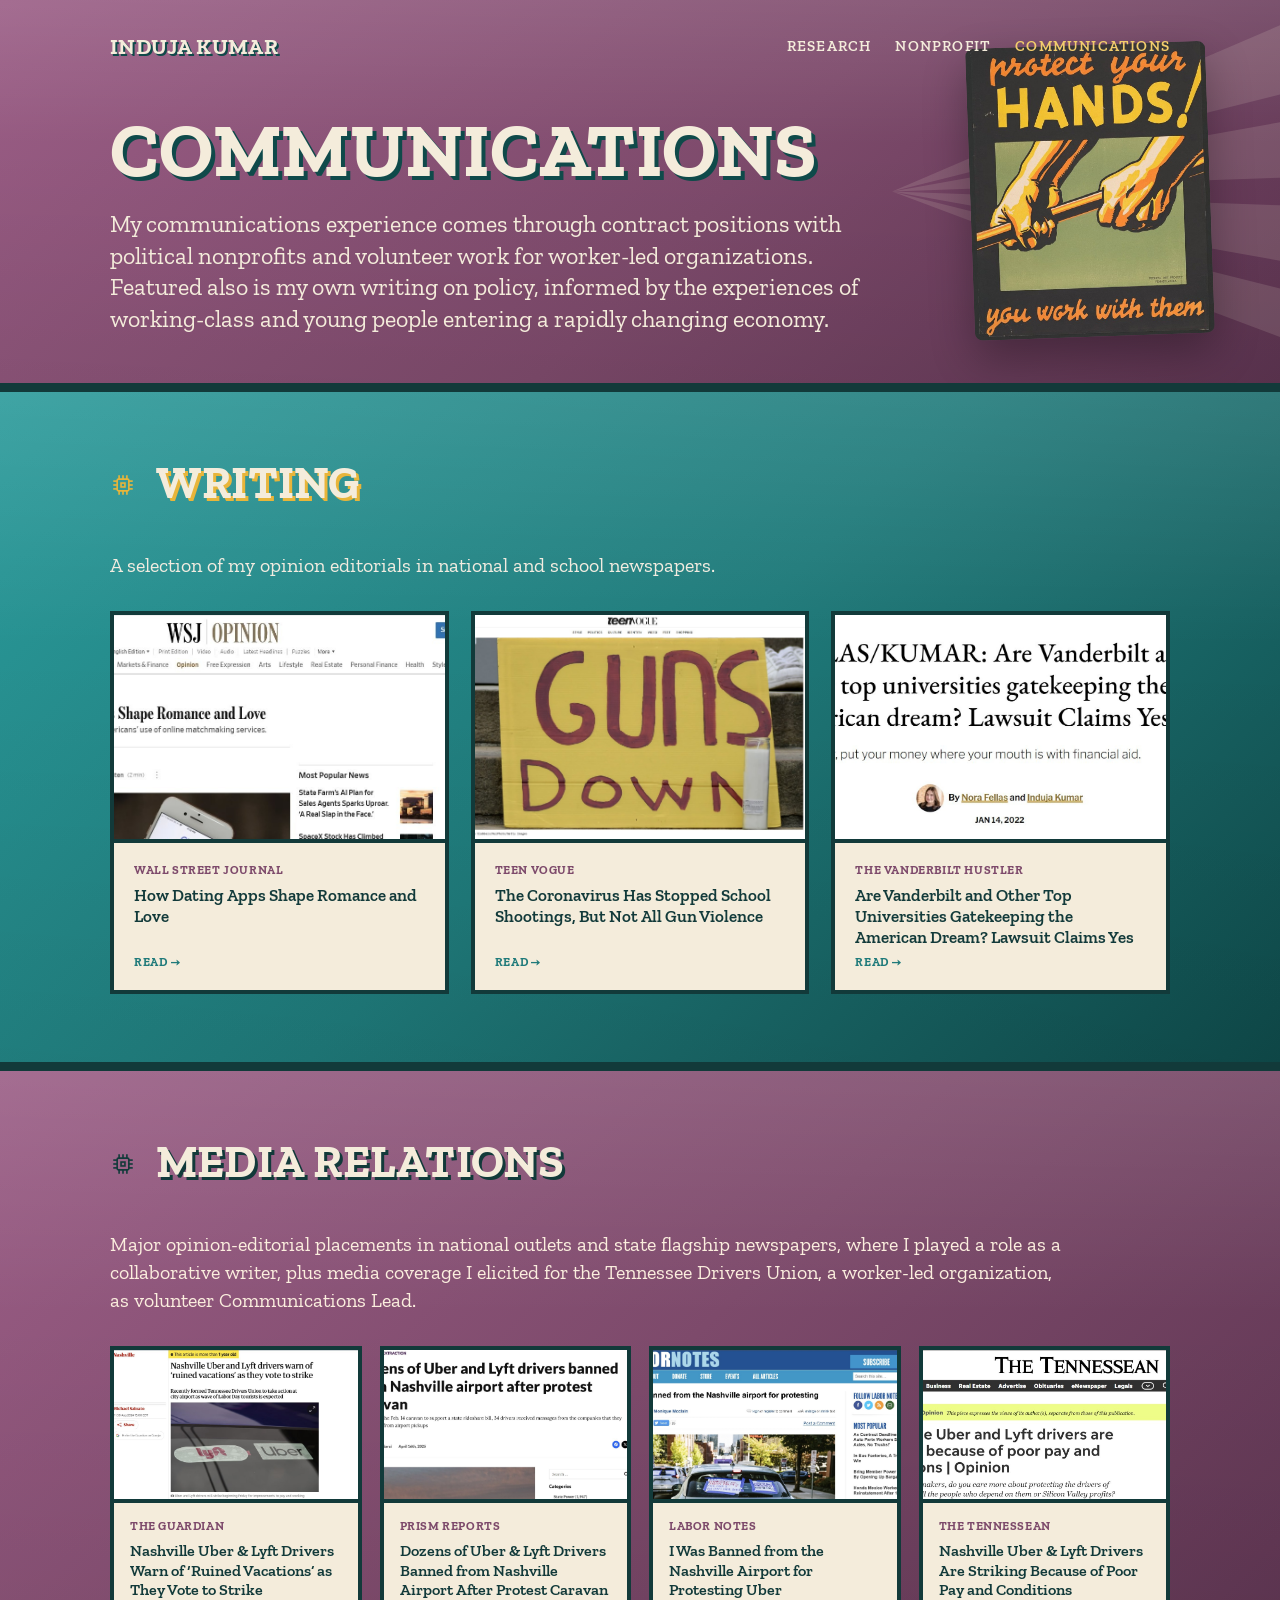
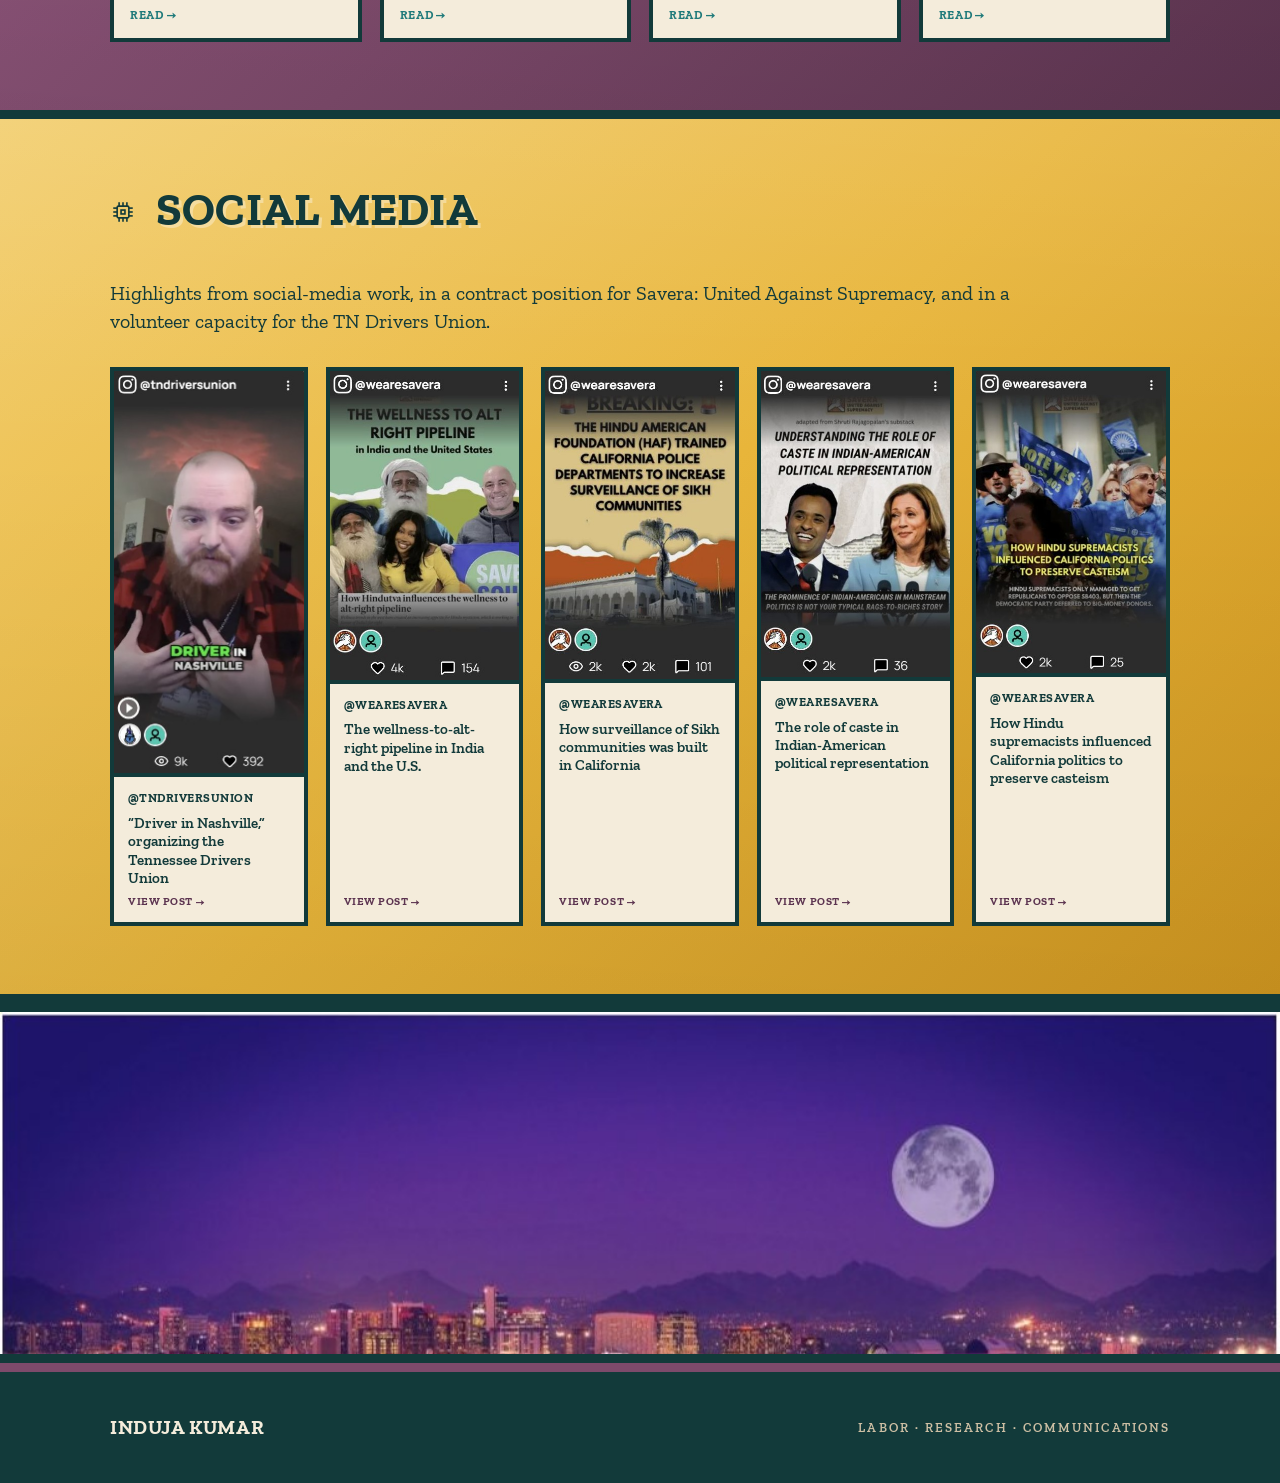
==== communications.html @ 441b16be "Initial commit: deploy static site to GitHub Pages" ====
<!DOCTYPE html>
<html lang="en">
<head>
<meta charset="UTF-8">
<meta name="viewport" content="width=device-width, initial-scale=1.0">
<meta name="robots" content="noindex, nofollow, noarchive, nosnippet, noimageindex">
<meta name="googlebot" content="noindex, nofollow">
<title>Communications — Induja Kumar</title>
<link rel="preconnect" href="https://fonts.googleapis.com">
<link rel="preconnect" href="https://fonts.gstatic.com" crossorigin>
<link href="https://fonts.googleapis.com/css2?family=Zilla+Slab:ital,wght@0,400;0,500;0,600;0,700;1,400;1,500&display=swap" rel="stylesheet">
<link rel="stylesheet" href="style.css">
</head>
<body>

<header class="subhead plum-head">
  <svg class="rays" viewBox="0 0 400 400" xmlns="http://www.w3.org/2000/svg" aria-hidden="true"><g fill="#f0e6d0"><path d="M400 80 L120 200 L400 130 Z"/><path d="M400 150 L120 200 L400 190 Z"/><path d="M400 210 L120 200 L400 250 Z"/><path d="M400 270 L120 200 L400 305 Z"/></g></svg>
  <div class="subhead-inner">
    <div class="subnav">
      <a class="home" href="index.html">Induja Kumar</a>
      <div class="links">
        <a href="research.html">Research</a>
        <a href="nonprofit.html">Nonprofit</a>
        <a href="communications.html" class="active">Communications</a>
      </div>
    </div>
    <h1>Communications</h1>
    <p class="standfirst">My communications experience comes through contract positions with political nonprofits and volunteer work for worker-led organizations. Featured also is my own writing on policy, informed by the experiences of working-class and young people entering a rapidly changing economy.</p>
    <div class="subhead-popout" aria-hidden="true"><img src="assets/wpa_hands.jpg" alt="WPA Protect Your Hands poster"></div>
  </div>
</header>

<!-- Writing -->
<section class="entry-band s-teal">
  <div class="wrap">
    <div class="dept-head"><span class="num secmark-wrap"><span class="secmark" aria-hidden="true"><svg viewBox="0 0 40 40" fill="none" stroke="currentColor" stroke-width="2.5"><rect x="11" y="11" width="18" height="18" rx="2"/><rect x="17" y="17" width="6" height="6"/><line x1="20" y1="5" x2="20" y2="11"/><line x1="14" y1="5" x2="14" y2="11"/><line x1="26" y1="5" x2="26" y2="11"/><line x1="20" y1="29" x2="20" y2="35"/><line x1="14" y1="29" x2="14" y2="35"/><line x1="26" y1="29" x2="26" y2="35"/><line x1="5" y1="20" x2="11" y2="20"/><line x1="5" y1="14" x2="11" y2="14"/><line x1="5" y1="26" x2="11" y2="26"/><line x1="29" y1="20" x2="35" y2="20"/><line x1="29" y1="14" x2="35" y2="14"/><line x1="29" y1="26" x2="35" y2="26"/></svg></span></span><h2>Writing</h2></div>
    <p class="section-lead" style="margin-bottom:32px;font-size:20px;max-width:46em;">A selection of my opinion editorials in national and school newspapers.</p>
    <div class="embeds writing-full">
      <a class="embed" href="https://www.wsj.com/opinion/how-dating-apps-shape-romance-and-love-online-matchmaking-relationships-digital-age-11640727103" target="_blank" rel="noopener">
        <div class="shot"><img src="assets/embed_wsj.jpg" alt="WSJ: How Dating Apps Shape Romance and Love"></div>
        <div class="cap">
          <span class="outlet">Wall Street Journal</span>
          <span class="etitle">How Dating Apps Shape Romance and Love</span>
          <span class="go">Read &rarr;</span>
        </div>
      </a>
      <a class="embed" href="https://www.teenvogue.com/story/coronavirus-stopped-school-shootings-not-gun-violence-op-ed" target="_blank" rel="noopener">
        <div class="shot"><img src="assets/embed_teenvogue.jpg" alt="Teen Vogue: The Coronavirus Has Stopped School Shootings, But Not All Gun Violence"></div>
        <div class="cap">
          <span class="outlet">Teen Vogue</span>
          <span class="etitle">The Coronavirus Has Stopped School Shootings, But Not All Gun Violence</span>
          <span class="go">Read &rarr;</span>
        </div>
      </a>
      <a class="embed" href="https://vanderbilthustler.com/2022/01/14/fellas-kumar-are-vanderbilt-and-other-top-universities-gatekeeping-the-american-dream-lawsuit-claims-yes/" target="_blank" rel="noopener">
        <div class="shot"><img src="assets/embed_hustler.jpg" alt="Vanderbilt Hustler: Are Vanderbilt and other top universities gatekeeping the American dream?"></div>
        <div class="cap">
          <span class="outlet">The Vanderbilt Hustler</span>
          <span class="etitle">Are Vanderbilt and Other Top Universities Gatekeeping the American Dream? Lawsuit Claims Yes</span>
          <span class="go">Read &rarr;</span>
        </div>
      </a>
    </div>
  </div>
</section>

<!-- Media Relations -->
<section class="entry-band s-oxide">
  <div class="wrap">
    <div class="dept-head"><span class="num secmark-wrap"><span class="secmark" aria-hidden="true"><svg viewBox="0 0 40 40" fill="none" stroke="currentColor" stroke-width="2.5"><rect x="11" y="11" width="18" height="18" rx="2"/><rect x="17" y="17" width="6" height="6"/><line x1="20" y1="5" x2="20" y2="11"/><line x1="14" y1="5" x2="14" y2="11"/><line x1="26" y1="5" x2="26" y2="11"/><line x1="20" y1="29" x2="20" y2="35"/><line x1="14" y1="29" x2="14" y2="35"/><line x1="26" y1="29" x2="26" y2="35"/><line x1="5" y1="20" x2="11" y2="20"/><line x1="5" y1="14" x2="11" y2="14"/><line x1="5" y1="26" x2="11" y2="26"/><line x1="29" y1="20" x2="35" y2="20"/><line x1="29" y1="14" x2="35" y2="14"/><line x1="29" y1="26" x2="35" y2="26"/></svg></span></span><h2>Media Relations</h2></div>
    <p class="section-lead" style="margin-bottom:32px;font-size:20px;max-width:48em;">Major opinion-editorial placements in national outlets and state flagship newspapers, where I played a role as a collaborative writer, plus media coverage I elicited for the Tennessee Drivers Union, a worker-led organization, as volunteer Communications Lead.</p>
    <div class="embeds">
      <a class="embed" href="https://www.theguardian.com/us-news/article/2024/aug/30/uber-lyft-drivers-union-strike-nashville" target="_blank" rel="noopener">
        <div class="shot"><img src="assets/embed_guardian.jpg" alt="The Guardian: Nashville Uber and Lyft drivers warn of ruined vacations as they vote to strike"></div>
        <div class="cap">
          <span class="outlet">The Guardian</span>
          <span class="etitle">Nashville Uber &amp; Lyft Drivers Warn of &lsquo;Ruined Vacations&rsquo; as They Vote to Strike</span>
          <span class="go">Read &rarr;</span>
        </div>
      </a>
      <a class="embed" href="https://prismreports.org/2025/04/16/rideshare-drivers-nashville-airport-ban/" target="_blank" rel="noopener">
        <div class="shot"><img src="assets/embed_prism.jpg" alt="Prism Reports: Dozens of Uber and Lyft drivers banned from Nashville airport after protest caravan"></div>
        <div class="cap">
          <span class="outlet">Prism Reports</span>
          <span class="etitle">Dozens of Uber &amp; Lyft Drivers Banned from Nashville Airport After Protest Caravan</span>
          <span class="go">Read &rarr;</span>
        </div>
      </a>
      <a class="embed" href="https://labornotes.org/blogs/2025/04/i-was-banned-nashville-airport-protesting-uber" target="_blank" rel="noopener">
        <div class="shot"><img src="assets/embed_labornotes.jpg" alt="Labor Notes: I was banned from the Nashville airport for protesting Uber"></div>
        <div class="cap">
          <span class="outlet">Labor Notes</span>
          <span class="etitle">I Was Banned from the Nashville Airport for Protesting Uber</span>
          <span class="go">Read &rarr;</span>
        </div>
      </a>
      <a class="embed" href="https://www.tennessean.com/story/opinion/contributors/2024/11/18/tennessee-uber-lyft-drivers-fair-pay/76308578007/" target="_blank" rel="noopener">
        <div class="shot"><img src="assets/embed_tennessean.jpg" alt="The Tennessean: Nashville Uber and Lyft drivers are striking because of poor pay and conditions"></div>
        <div class="cap">
          <span class="outlet">The Tennessean</span>
          <span class="etitle">Nashville Uber &amp; Lyft Drivers Are Striking Because of Poor Pay and Conditions</span>
          <span class="go">Read &rarr;</span>
        </div>
      </a>
    </div>
  </div>
</section>

<!-- Social Media -->
<section class="entry-band s-gold">
  <div class="wrap">
    <div class="dept-head"><span class="num secmark-wrap"><span class="secmark" aria-hidden="true"><svg viewBox="0 0 40 40" fill="none" stroke="currentColor" stroke-width="2.5"><rect x="11" y="11" width="18" height="18" rx="2"/><rect x="17" y="17" width="6" height="6"/><line x1="20" y1="5" x2="20" y2="11"/><line x1="14" y1="5" x2="14" y2="11"/><line x1="26" y1="5" x2="26" y2="11"/><line x1="20" y1="29" x2="20" y2="35"/><line x1="14" y1="29" x2="14" y2="35"/><line x1="26" y1="29" x2="26" y2="35"/><line x1="5" y1="20" x2="11" y2="20"/><line x1="5" y1="14" x2="11" y2="14"/><line x1="5" y1="26" x2="11" y2="26"/><line x1="29" y1="20" x2="35" y2="20"/><line x1="29" y1="14" x2="35" y2="14"/><line x1="29" y1="26" x2="35" y2="26"/></svg></span></span><h2>Social Media</h2></div>
    <p class="section-lead" style="margin-bottom:32px;font-size:20px;max-width:46em;">Highlights from social-media work, in a contract position for Savera: United Against Supremacy, and in a volunteer capacity for the TN Drivers Union.</p>
    <div class="social-cards">
      <a class="scard" href="https://www.instagram.com/reel/DCZ4Hl-uTfF/" target="_blank" rel="noopener">
        <div class="shot"><img src="assets/social_tdu.jpg" alt="@tndriversunion Instagram post: Driver in Nashville"></div>
        <div class="cap">
          <span class="outlet">@tndriversunion</span>
          <span class="etitle">&ldquo;Driver in Nashville,&rdquo; organizing the Tennessee Drivers Union</span>
          <span class="go">View post &rarr;</span>
        </div>
      </a>
      <a class="scard" href="https://www.instagram.com/p/DFbTR1Ly2vX" target="_blank" rel="noopener">
        <div class="shot"><img src="assets/social_pipeline.jpg" alt="@wearesavera Instagram post: The Wellness to Alt-Right Pipeline"></div>
        <div class="cap">
          <span class="outlet">@wearesavera</span>
          <span class="etitle">The wellness-to-alt-right pipeline in India and the U.S.</span>
          <span class="go">View post &rarr;</span>
        </div>
      </a>
      <a class="scard" href="https://www.instagram.com/p/DA9DGNSy7Gu" target="_blank" rel="noopener">
        <div class="shot"><img src="assets/social_haf.jpg" alt="@wearesavera Instagram post: HAF trained California police to surveil Sikh communities"></div>
        <div class="cap">
          <span class="outlet">@wearesavera</span>
          <span class="etitle">How surveillance of Sikh communities was built in California</span>
          <span class="go">View post &rarr;</span>
        </div>
      </a>
      <a class="scard" href="https://www.instagram.com/p/C-Gc7EhSerb" target="_blank" rel="noopener">
        <div class="shot"><img src="assets/social_caste.jpg" alt="@wearesavera Instagram post: The role of caste in Indian-American political representation"></div>
        <div class="cap">
          <span class="outlet">@wearesavera</span>
          <span class="etitle">The role of caste in Indian-American political representation</span>
          <span class="go">View post &rarr;</span>
        </div>
      </a>
      <a class="scard" href="https://www.instagram.com/p/DDQKPUsyxQH" target="_blank" rel="noopener">
        <div class="shot"><img src="assets/social_california.jpg" alt="@wearesavera Instagram post: How Hindu supremacists influenced California politics"></div>
        <div class="cap">
          <span class="outlet">@wearesavera</span>
          <span class="etitle">How Hindu supremacists influenced California politics to preserve casteism</span>
          <span class="go">View post &rarr;</span>
        </div>
      </a>
    </div>
  </div>
</section>


<div class="fullbleed-strip">
  <img src="assets/phx_night.jpg" alt="Phoenix skyline at night under a full moon">
</div>

<footer class="subfooter">
  <div class="wrap">
    <a class="fname" href="index.html">Induja Kumar</a>
    <span class="label" style="color:var(--bone-dim)">Labor &middot; Research &middot; Communications</span>
  </div>
</footer>

</body>
</html>
---- style.css ----
/* ============================================================
   Induja Kumar — WPA / New Deal / utopian-industrial
   Type: Zilla Slab, chunky New Deal slab serif
   ============================================================ */
:root {
  --teal: #1f7a7a; --teal-bright: #2a9a9a; --teal-deep: #0f4a4a;
  --gold: #e8b53a; --gold-soft: #f2cd6c; --gold-deep: #cf9620;
  --plum: #7d4a6b; --plum-deep: #5c3450;
  --cream: #f4ecdb; --cream-deep: #e6dabf;
  --ink: #123a3a;           /* "dark" is now deep teal, never black */
  --ink-soft: #2c5151;
  --bone: #f4ecdb; --bone-dim: #cdbfa4;
  --rule-dark: rgba(244,236,219,0.22);
  /* legacy aliases mapped to new palette (no black/orange) */
  --indigo: #1f7a7a; --indigo-deep: #0f4a4a;
  --oxide: #7d4a6b; --oxide-deep: #5c3450; --ochre: #e8b53a;
  --rust: #7d4a6b; --rust-deep: #5c3450; --sage: #6f8a7a;
}
* { margin: 0; padding: 0; box-sizing: border-box; }
html { scroll-behavior: smooth; }
body { background: var(--ink); color: var(--bone); font-family: 'Zilla Slab', Georgia, serif; font-size: 18px; line-height: 1.55; font-weight: 400; -webkit-font-smoothing: antialiased; }
h1, h2, h3, .display { font-family: 'Zilla Slab', Georgia, serif; font-weight: 700; line-height: 1.0; letter-spacing: 0.005em; text-transform: uppercase; }
.label { font-family: 'Zilla Slab', serif; font-weight: 600; text-transform: uppercase; letter-spacing: 0.16em; font-size: 13px; }
a { color: var(--ochre); }

/* HOME HERO */
.poster { background: linear-gradient(160deg, var(--teal-bright) 0%, var(--teal) 45%, var(--teal-deep) 100%); color: var(--bone); position: relative; overflow: hidden; border-bottom: 9px solid var(--ink); }
.poster .rays { position: absolute; top: -30%; right: -10%; width: 70%; height: 160%; z-index: 0; opacity: 0.16; }
.poster-inner { position: relative; z-index: 2; max-width: 1140px; margin: 0 auto; padding: 54px 40px 0; min-height: 100vh; display: flex; flex-direction: column; }
.masthead { display: flex; justify-content: space-between; align-items: flex-start; gap: 32px; }
.mast-left { max-width: 600px; }
.nameplate { font-family: 'Zilla Slab', serif; font-weight: 700; text-transform: uppercase; color: var(--bone); font-size: 84px; line-height: 0.92; letter-spacing: 0.005em; text-shadow: 4px 4px 0 var(--ochre); }
.rule-under { height: 7px; width: 150px; background: var(--ochre); margin: 20px 0 24px; }
.bio { font-family: 'Zilla Slab', serif; font-size: 33px; font-weight: 500; line-height: 1.12; color: var(--bone); max-width: 17em; }
.bio b { color: #fff; font-weight: 700; }
.mast-nav { text-align: right; padding-top: 12px; flex-shrink: 0; }
.mast-nav a { display: block; font-family: 'Zilla Slab', serif; font-weight: 600; text-transform: uppercase; letter-spacing: 0.1em; color: var(--bone); font-size: 19px; padding: 8px 0; text-decoration: none; transition: color 0.14s; }
.mast-nav a:hover, .mast-nav a.active { color: var(--ochre); }
.hero-split { display: grid; grid-template-columns: 1.1fr 0.9fr; gap: 36px; flex: 1; align-items: stretch; }
.hero-textcol { display: flex; flex-direction: column; justify-content: center; padding: 30px 0; }
.figwrap { position: relative; display: flex; align-items: flex-end; justify-content: center; min-height: 0; }
.figwrap img { max-height: 90vh; width: auto; max-width: 100%; object-fit: contain; filter: drop-shadow(-12px 12px 0 rgba(0,0,0,0.22)); }
.figcap { position: absolute; bottom: 10px; left: 6px; font-family: 'Zilla Slab', serif; font-weight: 600; text-transform: uppercase; letter-spacing: 0.06em; font-size: 11px; color: var(--bone); opacity: 0.7; }

/* HOME — three area bands */
.areaband { padding: 86px 0; border-bottom: 9px solid var(--ink); position: relative; overflow: hidden; }
.areaband.oxide { background: linear-gradient(160deg, var(--rust), var(--rust-deep)); color: var(--bone); }
.areaband.teal  { background: linear-gradient(160deg, var(--teal-bright), var(--teal-deep)); color: var(--bone); }
.areaband.ink   { background: var(--ink); color: var(--bone); }
.wrap { max-width: 1140px; margin: 0 auto; padding: 0 40px; }
.area-grid { display: grid; grid-template-columns: 1fr auto; gap: 50px; align-items: center; }
.area-index { font-family: 'Zilla Slab'; font-weight: 700; font-size: 19px; letter-spacing: 0.08em; opacity: 0.9; margin-bottom: 16px; }
.areaband.oxide .area-index { color: var(--ink); }
.areaband.teal  .area-index { color: var(--ochre); }
.areaband.ink   .area-index { color: var(--ochre); }
.area-title { font-size: 80px; line-height: 0.9; margin-bottom: 18px; color: var(--bone); }
.areaband.oxide .area-title { text-shadow: 4px 4px 0 var(--ink); }
.areaband.teal  .area-title { text-shadow: 4px 4px 0 var(--ochre); }
.areaband.ink   .area-title { text-shadow: 4px 4px 0 var(--oxide); }
.area-desc { font-size: 25px; line-height: 1.34; font-weight: 400; max-width: 32em; }
.areaband.oxide .area-desc { color: #fbeede; }
.areaband.ink .area-desc, .areaband.teal .area-desc { color: #e9e0cf; }
.area-enter { display: inline-block; margin-top: 28px; font-family: 'Zilla Slab'; font-weight: 600; text-transform: uppercase; letter-spacing: 0.1em; font-size: 15px; padding: 13px 24px; border: 3px solid currentColor; text-decoration: none; transition: all 0.14s; }
.areaband.oxide .area-enter { color: var(--ink); }
.areaband.oxide .area-enter:hover { background: var(--ink); color: var(--oxide); }
.areaband.teal  .area-enter { color: var(--bone); }
.areaband.teal  .area-enter:hover { background: var(--bone); color: var(--teal); }
.areaband.ink   .area-enter { color: var(--ochre); }
.areaband.ink   .area-enter:hover { background: var(--ochre); color: var(--ink); }
.area-num { font-family: 'Zilla Slab'; font-weight: 700; font-size: 200px; line-height: 0.8; opacity: 0.1; }
.areaband.oxide .area-num { color: var(--ink); }
.areaband.teal  .area-num { color: var(--bone); }
.areaband.ink   .area-num { color: var(--bone); }

/* HONORS */
.honors-band { background: var(--ochre); color: var(--ink); padding: 76px 0; border-bottom: 9px solid var(--ink); }
.honors-band .area-index { color: var(--oxide-deep); margin-bottom: 14px; }
.honors-band h2 { font-size: 56px; color: var(--ink); text-shadow: 3px 3px 0 rgba(255,255,255,0.3); margin-bottom: 30px; }
.tickets { display: flex; flex-wrap: wrap; gap: 11px; }
.ticket { font-family: 'Zilla Slab'; font-weight: 600; text-transform: uppercase; letter-spacing: 0.04em; font-size: 14px; padding: 11px 16px; background: var(--ink); color: var(--bone); border: 3px solid var(--ink); }
.ticket.teal { background: var(--teal); }
.ticket.oxide { background: var(--oxide); }
.ticket.ghost { background: transparent; color: var(--ink); }

footer { background: var(--ink); color: var(--bone-dim); padding: 42px 0; border-top: 9px solid var(--oxide); }
footer .wrap { display: flex; justify-content: space-between; align-items: center; gap: 16px; flex-wrap: wrap; }
footer .fname { font-family: 'Zilla Slab'; font-weight: 700; text-transform: uppercase; color: var(--bone); font-size: 22px; letter-spacing: 0.03em; text-decoration: none; }

/* INTERIOR PAGES */
.subhead { background: linear-gradient(160deg, var(--teal-bright) 0%, var(--teal) 50%, var(--teal-deep) 100%); color: var(--bone); border-bottom: 9px solid var(--ink); position: relative; overflow: hidden; }
.subhead.oxide-head { background: linear-gradient(160deg, var(--rust), var(--rust-deep)); }
.subhead.ochre-head { background: linear-gradient(160deg, var(--gold-soft), var(--gold-deep)); color: var(--ink); }
.subhead .rays { position: absolute; top: -40%; right: -8%; width: 55%; height: 180%; opacity: 0.14; z-index: 0; }
.subhead-inner { position: relative; z-index: 2; max-width: 1140px; margin: 0 auto; padding: 30px 40px 48px; }
.subnav { display: flex; justify-content: space-between; align-items: center; margin-bottom: 48px; }
.subnav .home { font-family: 'Zilla Slab'; font-weight: 700; text-transform: uppercase; color: var(--bone); font-size: 22px; letter-spacing: 0.02em; text-decoration: none; text-shadow: 2px 2px 0 var(--ochre); }
.subhead.ochre-head .subnav .home { color: var(--ink); text-shadow: 2px 2px 0 var(--oxide); }
.subnav .home:hover { color: var(--ochre); }
.subnav .links { display: flex; gap: 24px; }
.subnav .links a { font-family: 'Zilla Slab'; font-weight: 600; text-transform: uppercase; letter-spacing: 0.08em; color: var(--bone); font-size: 15px; text-decoration: none; }
.subhead.ochre-head .subnav .links a { color: var(--ink); }
.subnav .links a:hover, .subnav .links a.active { color: var(--ochre); }
.subhead.ochre-head .subnav .links a:hover, .subhead.ochre-head .subnav .links a.active { color: var(--oxide); }
.subhead h1 { font-size: 76px; color: var(--bone); margin-bottom: 20px; text-shadow: 4px 4px 0 var(--ochre); }
.subhead.ochre-head h1 { color: var(--ink); text-shadow: 4px 4px 0 var(--oxide); }
.subhead .standfirst { font-size: 24px; font-weight: 400; color: #f2ece0; max-width: 38em; line-height: 1.32; }
.subhead.ochre-head .standfirst { color: var(--ink); font-weight: 500; }

.entry-band { padding: 68px 0; border-bottom: 9px solid var(--ink); }
.entry-band.s-ink   { background: var(--ink); color: var(--bone); }
.entry-band.s-oxide { background: linear-gradient(160deg, var(--rust), var(--rust-deep)); color: var(--bone); }
.entry-band.s-teal  { background: linear-gradient(160deg, var(--teal-bright), var(--teal) 55%, var(--teal-deep)); color: var(--bone); }
.entry-band.s-ochre { background: linear-gradient(160deg, var(--gold-soft), var(--gold) 55%, var(--gold-deep)); color: var(--ink); }
.dept-head { display: flex; align-items: baseline; gap: 16px; margin-bottom: 40px; }
.dept-head .num { font-family: 'Zilla Slab'; font-weight: 700; font-size: 30px; }
.s-ink .dept-head .num, .s-teal .dept-head .num { color: var(--ochre); }
.s-oxide .dept-head .num { color: var(--ink); }
.s-ochre .dept-head .num { color: var(--oxide); }
.dept-head h2 { font-size: 46px; }
.s-ink h2, .s-teal h2, .s-oxide h2 { color: var(--bone); }
.s-ochre h2 { color: var(--ink); }
.s-ink .dept-head h2 { text-shadow: 3px 3px 0 var(--oxide); }
.s-teal .dept-head h2 { text-shadow: 3px 3px 0 var(--ochre); }
.s-oxide .dept-head h2 { text-shadow: 3px 3px 0 var(--ink); }
.s-ochre .dept-head h2 { text-shadow: 3px 3px 0 var(--oxide); }
.section-lead { font-size: 21px; max-width: 46em; margin-bottom: 38px; line-height: 1.4; }
.s-ink .section-lead, .s-teal .section-lead { color: #f2ece0; }
.s-oxide .section-lead { color: #fbeede; }
.s-ochre .section-lead { color: var(--ink); }
.proj { display: grid; grid-template-columns: 230px 1fr; gap: 38px; padding: 30px 0; border-top: 2px solid var(--rule-dark); }
.s-ochre .proj { border-top: 2px solid rgba(23,18,14,0.18); }
.proj:first-of-type { border-top: none; }
.proj .meta .org { font-family: 'Zilla Slab'; font-weight: 700; text-transform: uppercase; font-size: 17px; line-height: 1.12; }
.s-ink .proj .meta .org, .s-teal .proj .meta .org, .s-oxide .proj .meta .org { color: var(--bone); }
.s-ochre .proj .meta .org { color: var(--ink); }
.proj .meta .role { font-weight: 600; font-size: 14px; margin-top: 6px; }
.s-ink .proj .meta .role, .s-teal .proj .meta .role { color: var(--ochre); }
.s-oxide .proj .meta .role { color: var(--ink); }
.s-ochre .proj .meta .role { color: var(--oxide); }
.proj .meta .date { font-family: 'Zilla Slab'; font-size: 14px; margin-top: 5px; letter-spacing: 0.03em; opacity: 0.8; }
.proj .body h3 { font-family: 'Zilla Slab'; font-weight: 700; text-transform: none; font-size: 25px; letter-spacing: 0; line-height: 1.15; margin-bottom: 10px; }
.s-ink .proj .body h3, .s-teal .proj .body h3, .s-oxide .proj .body h3 { color: var(--bone); }
.s-ochre .proj .body h3 { color: var(--ink); }
.proj .body p { font-size: 18px; line-height: 1.5; }
.s-ink .proj .body p, .s-teal .proj .body p { color: #e9e0cf; }
.s-oxide .proj .body p { color: #f6e9da; }
.s-ochre .proj .body p { color: var(--ink-soft); }
.photoplate { margin: 8px 0 0; border-radius: 8px; overflow: hidden; box-shadow: 0 14px 34px rgba(0,0,0,0.25); max-width: 100%; }
.s-ochre .photoplate { margin: 8px 0 0; border-radius: 8px; overflow: hidden; box-shadow: 0 14px 34px rgba(0,0,0,0.25); max-width: 100%; }
.s-ink .photoplate { margin: 8px 0 0; border-radius: 8px; overflow: hidden; box-shadow: 0 14px 34px rgba(0,0,0,0.25); max-width: 100%; }
.photoplate img { display: block; width: 100%; }
.photo-credit { font-family: 'Zilla Slab'; font-weight: 600; text-transform: uppercase; letter-spacing: 0.05em; font-size: 11px; margin-top: 12px; opacity: 0.85; }
.embeds { display: grid; grid-template-columns: repeat(auto-fill, minmax(235px, 1fr)); gap: 18px; margin-top: 10px; }
.embed { display: flex; flex-direction: column; text-decoration: none; border: 4px solid var(--ink); background: var(--bone); transition: transform 0.14s, box-shadow 0.14s; }
.embed:hover { transform: translate(-2px,-2px); box-shadow: 0 12px 28px rgba(0,0,0,0.22); text-decoration: none; }
.embed .shot { aspect-ratio: 16/10; background: var(--bone-dim); overflow: hidden; border-bottom: 4px solid var(--ink); position: relative; }
.embed .shot img { width: 100%; height: 100%; object-fit: cover; display: block; }
.embed .shot .placeholder { position: absolute; inset: 0; display: flex; align-items: center; justify-content: center; font-family: 'Zilla Slab'; font-weight: 600; text-transform: uppercase; letter-spacing: 0.06em; font-size: 11px; color: var(--ink-soft); text-align: center; padding: 12px; }
.embed .cap { padding: 14px 16px; display: flex; flex-direction: column; gap: 6px; flex: 1; background: var(--bone); }
.embed .outlet { font-family: 'Zilla Slab'; font-weight: 700; text-transform: uppercase; letter-spacing: 0.05em; font-size: 12px; color: var(--oxide); }
.embed .etitle { font-family: 'Zilla Slab'; font-weight: 600; font-size: 16px; line-height: 1.22; color: var(--ink); }
.embed .go { font-family: 'Zilla Slab'; font-weight: 700; text-transform: uppercase; letter-spacing: 0.06em; font-size: 12px; color: var(--teal); margin-top: auto; }
a.docframe { display: block; text-decoration: none; border-radius: 8px; overflow: hidden; box-shadow: 0 14px 34px rgba(0,0,0,0.25); transition: transform 0.14s, box-shadow 0.14s; max-width: 520px; }
a.docframe:hover { transform: translate(-2px,-2px); box-shadow: 0 18px 40px rgba(15,74,74,0.35); }
a.docframe img { display: block; width: 100%; }
a.docframe .docbar { background: var(--ink); color: var(--bone); padding: 13px 16px; display: flex; justify-content: space-between; align-items: center; }
a.docframe .docbar .t { font-family: 'Zilla Slab'; font-weight: 700; text-transform: uppercase; letter-spacing: 0.04em; font-size: 13px; }
a.docframe .docbar .t2 { font-family: 'Zilla Slab'; font-weight: 700; text-transform: uppercase; font-size: 12px; color: var(--ochre); }
.social-cards { display: grid; grid-template-columns: repeat(auto-fill, minmax(190px, 1fr)); gap: 18px; margin-top: 10px; }
.scard { display: flex; flex-direction: column; text-decoration: none; border: 4px solid var(--ink); background: var(--ink); transition: transform 0.14s, box-shadow 0.14s; }
.scard:hover { transform: translate(-2px,-2px); box-shadow: 0 12px 28px rgba(0,0,0,0.28); text-decoration: none; }
.scard .shot { overflow: hidden; border-bottom: 4px solid var(--ink); background: #000; }
.scard .shot img { width: 100%; display: block; }
.scard .cap { padding: 12px 14px; background: var(--bone); flex: 1; display: flex; flex-direction: column; gap: 6px; }
.scard .outlet { font-family: 'Zilla Slab'; font-weight: 700; text-transform: uppercase; letter-spacing: 0.04em; font-size: 12px; color: var(--oxide); }
.scard .etitle { font-family: 'Zilla Slab'; font-weight: 600; font-size: 15px; line-height: 1.22; color: var(--ink); }
.scard .go { font-family: 'Zilla Slab'; font-weight: 700; text-transform: uppercase; letter-spacing: 0.05em; font-size: 11px; color: var(--teal); margin-top: auto; }
.subfooter { background: var(--ink); color: var(--bone-dim); padding: 40px 0; border-top: 9px solid var(--oxide); }
.subfooter .wrap { display: flex; justify-content: space-between; align-items: center; gap: 16px; flex-wrap: wrap; }
.subfooter .fname { font-family: 'Zilla Slab'; font-weight: 700; text-transform: uppercase; color: var(--bone); font-size: 20px; letter-spacing: 0.03em; text-decoration: none; }

@media (max-width: 880px) {
  .masthead { flex-direction: column; }
  .mast-nav { text-align: left; }
  .nameplate { font-size: 56px; }
  .bio { font-size: 25px; }
  .hero-split { grid-template-columns: 1fr; }
  .figwrap { max-height: 54vh; margin-top: 22px; }
  .figwrap img { max-height: 50vh; }
  .area-grid { grid-template-columns: 1fr; gap: 12px; }
  .area-num { display: none; }
  .area-title { font-size: 52px; }
  .subhead h1 { font-size: 46px; }
  .dept-head h2 { font-size: 32px; }
  .proj { grid-template-columns: 1fr; gap: 12px; }
  .subnav { flex-direction: column; align-items: flex-start; gap: 16px; }
  .subnav .links { flex-wrap: wrap; gap: 14px; }
}
@media (prefers-reduced-motion: reduce) { html { scroll-behavior: auto; } }

/* ===== EDIT-PASS ADDITIONS ===== */
/* ticket color variants for award chips */
.ticket.gold { background: var(--gold); color: var(--ink); border-color: var(--ink); }
.ticket.rust { background: var(--rust); color: var(--bone); border-color: var(--ink); }
.ticket.sage { background: var(--sage); color: var(--ink); border-color: var(--ink); }
.ticket.teal { background: var(--teal); color: var(--bone); border-color: var(--ink); }

/* space photo caption away from image */
.photo-credit { margin-top: 18px !important; }

/* wide embed card variant (for full-title article cards) */
.embed.wide { max-width: 560px; }
.embed.wide .shot { aspect-ratio: 21/9; }
.embed.wide .etitle { font-size: 17px; }

/* left-aligned big "read more" link */
.readmore-big {
  display: inline-block; margin-top: 8px;
  font-family: 'Zilla Slab'; font-weight: 700; text-transform: uppercase;
  letter-spacing: 0.04em; font-size: 26px; color: var(--gold);
  text-decoration: none; line-height: 1.1;
}
.readmore-big:hover { color: var(--bone); }

/* centered rolodex */
.embeds.centered { justify-content: center; max-width: 820px; margin-left: auto; margin-right: auto; }

/* ===== MOTIFS: desert + industrial + chip ===== */
.motif { position: absolute; pointer-events: none; opacity: 0.5; z-index: 0; }
.motif svg { display: block; }
.areaband, .entry-band, .honors-band { position: relative; }
.areaband .wrap, .entry-band .wrap, .honors-band .wrap { position: relative; z-index: 2; }
/* corner desert/chip motif, top-right of bands */
.motif.tr { top: 28px; right: 36px; }
.motif.br { bottom: 24px; right: 40px; }
.dept-head { position: relative; z-index: 2; }
/* gold area band specifics */
.areaband.gold .area-index { color: var(--rust-deep); }
.areaband.gold .area-title { color: var(--ink); text-shadow: 4px 4px 0 rgba(255,255,255,0.3); }
.areaband.gold .area-num { color: var(--ink); opacity: 0.1; }
.areaband.gold .area-enter { color: var(--ink); }
.areaband.gold .area-enter:hover { background: var(--ink); color: var(--gold); }
/* gold honors stays gold; make ink band accents gold */
.areaband.ink .area-title { text-shadow: 4px 4px 0 var(--gold); }
.areaband.ink .area-index { color: var(--gold); }

/* ===== CENTERED HERO with ghosted worker ===== */
.hero-ghost {
  position: absolute; top: 0; right: 0; height: 100%; width: auto;
  max-width: 60%; object-fit: cover; object-position: center;
  opacity: 0.5; z-index: 1; pointer-events: none;
  -webkit-mask-image: linear-gradient(90deg, transparent 0%, #000 40%);
  mask-image: linear-gradient(90deg, transparent 0%, #000 40%);
}
.hero-factory { position: absolute; left: 30px; bottom: 24px; width: 320px; height: auto; z-index: 1; opacity: 0.8; }
.poster-inner.hero-centered { position: relative; z-index: 3; justify-content: center; align-items: center; text-align: center; }
.mast-nav-top { position: absolute; top: 34px; right: 0; display: flex; gap: 26px; }
.mast-nav-top a { font-family: 'Zilla Slab'; font-weight: 600; text-transform: uppercase; letter-spacing: 0.1em; color: var(--bone); font-size: 16px; text-decoration: none; transition: color 0.14s; }
.mast-nav-top a:hover, .mast-nav-top a.active { color: var(--gold); }
.hero-center-block { max-width: 880px; }
.nameplate-big {
  font-family: 'Zilla Slab', serif; font-weight: 700; text-transform: uppercase;
  color: var(--bone); font-size: 130px; line-height: 0.88; letter-spacing: 0.01em;
  text-shadow: 6px 6px 0 var(--gold), 7px 7px 0 rgba(0,0,0,0.18);
  margin: 0;
}
.rule-under.center { margin: 28px auto 30px; width: 180px; height: 8px; }
.bio.center { margin: 0 auto; max-width: 24em; font-size: 26px; text-align: center; }
.figcap-center { position: absolute; bottom: 22px; right: 40px; font-family: 'Zilla Slab'; font-weight: 600; text-transform: uppercase; letter-spacing: 0.06em; font-size: 11px; color: var(--bone); opacity: 0.65; z-index: 3; }

@media (max-width: 880px) {
  .nameplate-big { font-size: 64px; }
  .bio.center { font-size: 20px; }
  .hero-ghost { max-width: 100%; opacity: 0.3; }
  .mast-nav-top { position: static; justify-content: center; margin-bottom: 30px; flex-wrap: wrap; }
  .poster-inner.hero-centered { padding-top: 30px; }
  .hero-factory { width: 180px; }
}

/* ===== PHOTO POPOUTS (Koch-style) ===== */
.popout { border-radius: 8px; overflow: hidden; box-shadow: 0 14px 34px rgba(0,0,0,0.22); max-width: 100%; margin: 0; }
.popout.teal-sh { box-shadow: 0 14px 34px rgba(15,74,74,0.4); }
.popout.plum-sh { box-shadow: 0 14px 34px rgba(92,52,80,0.4); }
.popout img { display: block; width: 100%; }
.popout-cap { font-family: 'Zilla Slab'; font-weight: 600; text-transform: uppercase; letter-spacing: 0.05em; font-size: 11px; margin-top: 12px; opacity: 0.85; }

/* full-bleed photo strip (bottom of a page) */
.fullbleed-strip { width: 100%; border-top: 9px solid var(--ink); border-bottom: 9px solid var(--ink); overflow: hidden; max-height: 360px; }
.fullbleed-strip img { width: 100%; display: block; object-fit: cover; }

/* side-margin photo (alternating layout) */
.with-sidephoto { display: grid; grid-template-columns: 1fr 300px; gap: 44px; align-items: start; }
.sidephoto { position: sticky; top: 30px; }
.sidephoto img { width: 100%; display: block; border: 4px solid var(--ink); box-shadow: 10px 10px 0 var(--gold); }
.sidephoto .cap { font-family: 'Zilla Slab'; font-weight: 600; text-transform: uppercase; letter-spacing: 0.05em; font-size: 10.5px; margin-top: 10px; opacity: 0.8; }
@media (max-width: 880px) { .with-sidephoto { grid-template-columns: 1fr; } .sidephoto { position: static; max-width: 360px; } }

/* small motif to replace § */
.secmark { display: inline-flex; align-items: center; margin-right: 4px; }
.secmark svg { width: 26px; height: 26px; }

/* ===== RESTORED HERO / BIO / POPOUT (matched to current palette) ===== */
.hero-centered {
  position: relative; min-height: 100vh; overflow: hidden;
  background: linear-gradient(160deg, var(--teal-bright) 0%, var(--teal) 45%, var(--teal-deep) 100%);
  border-bottom: 9px solid var(--ink); display: flex; flex-direction: column;
}
.hero-centered::before { content:""; position:absolute; inset:0; z-index:1; pointer-events:none;
  background: radial-gradient(130% 90% at 30% 0%, rgba(255,255,255,0.18), rgba(255,255,255,0) 55%); }
.hero-ghost {
  position: absolute; top: 0; right: -6%; width: 62%; height: 100%; z-index: 0;
  background: url('assets/worker_ghost.jpg') no-repeat center right; background-size: contain;
  opacity: 0.22;
}
.hero-factory { position: absolute; bottom: 50px; left: 50%; transform: translateX(-50%); width: 620px; max-width: 88%; z-index: 0; opacity: 0.85; }
.hero-content { position: relative; z-index: 3; flex: 1; display: flex; flex-direction: column; max-width: 1140px; margin: 0 auto; width: 100%; padding: 32px 40px 0; }
.top-nav { display: flex; justify-content: center; gap: 38px; }
.top-nav a { font-family: 'Zilla Slab'; font-weight: 600; text-transform: uppercase; letter-spacing: 0.12em; color: var(--bone); font-size: 17px; text-decoration: none; transition: color 0.14s; }
.top-nav a:hover, .top-nav a.active { color: var(--gold); }
.hero-center { flex: 1; display: flex; flex-direction: column; align-items: center; justify-content: center; text-align: center; padding-bottom: 60px; }
.hero-name {
  font-family: 'Zilla Slab'; font-weight: 700; text-transform: uppercase;
  color: var(--bone); font-size: 150px; line-height: 0.86; letter-spacing: 0.01em;
  text-shadow: 6px 6px 0 var(--gold), 8px 8px 0 rgba(0,0,0,0.18);
}
.hero-rule { height: 8px; width: 200px; background: var(--gold); margin: 32px 0 24px; }
.hero-tag { font-family: 'Zilla Slab'; font-weight: 500; font-size: 26px; color: var(--bone); letter-spacing: 0.01em; }

.bio-band { background: var(--bone); padding: 70px 0; border-bottom: 9px solid var(--ink); }
.bio-big { font-family: 'Zilla Slab'; font-weight: 500; font-size: 38px; line-height: 1.2; color: var(--ink); max-width: 20em; }
.bio-big b { font-weight: 700; color: var(--teal-deep); }

.popout-chip { position: absolute; top: 50%; right: 5%; transform: translateY(-50%) rotate(-3deg); width: 300px; z-index: 1;
  filter:
    drop-shadow(1.5px 0 0 #1a2a52) drop-shadow(-1.5px 0 0 #1a2a52)
    drop-shadow(0 1.5px 0 #1a2a52) drop-shadow(0 -1.5px 0 #1a2a52)
    drop-shadow(0 14px 24px rgba(0,0,0,0.40)); }
.popout-chip img { display: block; width: 100%; }
@media (max-width: 980px) { .popout-chip { position: absolute; top: 50%; right: 5%; transform: translateY(-50%) rotate(-3deg); width: 300px; z-index: 1;
  filter:
    drop-shadow(1.5px 0 0 #1a2a52) drop-shadow(-1.5px 0 0 #1a2a52)
    drop-shadow(0 1.5px 0 #1a2a52) drop-shadow(0 -1.5px 0 #1a2a52)
    drop-shadow(0 14px 24px rgba(0,0,0,0.40)); } }
@media (max-width: 880px) {
  .hero-name { font-size: 68px; }
  .top-nav { flex-wrap: wrap; gap: 18px; }
  .hero-tag { font-size: 19px; }
  .bio-big { font-size: 26px; }
}


/* constrained WPA poster popout on bands */
.popout-poster { position: absolute; top: 50%; right: 6%; transform: translateY(-50%) rotate(2deg); width: 200px; z-index: 1; border-radius: 8px; overflow: hidden; box-shadow: 0 18px 40px rgba(0,0,0,0.32); }
.popout-poster img { display: block; width: 100%; }
@media (max-width: 980px) { .popout-poster { position: absolute; top: 50%; right: 6%; transform: translateY(-50%) rotate(2deg); width: 200px; z-index: 1; border-radius: 8px; overflow: hidden; box-shadow: 0 18px 40px rgba(0,0,0,0.32); } }

/* gold area band background (was missing) */
.areaband.gold { background: linear-gradient(135deg, var(--gold-soft) 0%, var(--gold) 50%, var(--gold-deep) 100%); color: var(--bone); }


/* readability pass: lift body text on dark/teal bands */
.s-ink .proj .body p, .s-teal .proj .body p { color: #f2ece0; }
.s-ink .section-lead, .s-teal .section-lead, .s-oxide .section-lead { opacity: 1; }
.subhead .standfirst { opacity: 1; }

/* ===== SUBHEAD FLOATING POPOUT (borderless, Koch-style) ===== */
.subhead-inner { position: relative; }
.subhead-popout {
  position: absolute; top: 50%; right: 0; transform: translateY(-50%) rotate(-2deg);
  width: 240px; border-radius: 8px; overflow: hidden;
  box-shadow: 0 18px 44px rgba(0,0,0,0.30); z-index: 1;
}
.subhead-popout img { display: block; width: 100%; }
.subhead-inner > .subnav, .subhead-inner > h1, .subhead-inner > .standfirst { position: relative; z-index: 2; }
.subhead .standfirst { max-width: 32em; }
@media (max-width: 980px) { .subhead-popout { display: none; } .subhead .standfirst { max-width: 38em; } }



/* ============================================================
   RESTORED + BLACK TEXT ON GOLD/YELLOW BANDS
   ============================================================ */
/* glossy sheen overlay on every band */
.areaband, .entry-band, .subhead, .honors-band { position: relative; }
.areaband::after, .entry-band::after, .subhead::after, .honors-band::after {
  content:""; position:absolute; inset:0; z-index:0; pointer-events:none;
  background: linear-gradient(180deg, rgba(255,255,255,0.10) 0%, rgba(255,255,255,0) 38%, rgba(0,0,0,0.06) 100%);
}
.areaband > .wrap, .entry-band > .wrap, .subhead-inner, .honors-band > .wrap { position: relative; z-index: 2; }

/* PURPLE area band (home Communications) */
.areaband.plum { background: linear-gradient(135deg, #9a5d85 0%, var(--plum) 50%, var(--plum-deep) 100%); color: var(--bone); }
.areaband.plum .area-index { color: var(--gold-soft); }
.areaband.plum .area-title { color: var(--bone); text-shadow: 4px 4px 0 var(--teal-deep); }
.areaband.plum .area-desc { color: var(--bone); }
.areaband.plum .area-num { color: var(--bone); opacity: 0.12; }
.areaband.plum .area-enter { color: var(--bone); }
.areaband.plum .area-enter:hover { background: var(--bone); color: var(--plum); }

/* entry-band surfaces (glossy) */
.entry-band.s-ink   { background: linear-gradient(135deg, var(--teal) 0%, var(--teal-deep) 100%); color: var(--bone); }
.entry-band.s-teal  { background: linear-gradient(135deg, var(--teal-bright) 0%, var(--teal) 50%, var(--teal-deep) 100%); color: var(--bone); }
.entry-band.s-oxide { background: linear-gradient(135deg, #9a5d85 0%, var(--plum) 50%, var(--plum-deep) 100%); color: var(--bone); }
.entry-band.s-gold, .entry-band.s-ochre { background: linear-gradient(135deg, var(--gold-soft) 0%, var(--gold) 50%, var(--gold-deep) 100%); color: var(--ink); }

/* ===== BLACK (ink) TEXT ON ALL GOLD/YELLOW BANDS ===== */
.entry-band.s-gold, .entry-band.s-ochre,
.entry-band.s-gold *, .entry-band.s-ochre * { color: var(--ink) !important; text-shadow: none !important; }
.entry-band.s-gold .dept-head h2, .entry-band.s-ochre .dept-head h2 { color: var(--ink) !important; text-shadow: 3px 3px 0 rgba(255,255,255,0.35) !important; }
.entry-band.s-gold .proj .meta .role, .entry-band.s-gold .go { color: var(--rust-deep) !important; }
.entry-band.s-gold .docframe .docbar, .entry-band.s-gold .docframe .docbar * { color: var(--bone) !important; }
.entry-band.s-gold .embed .cap, .entry-band.s-gold .embed .cap * { color: var(--ink) !important; }
.entry-band.s-gold .embed .outlet { color: var(--rust-deep) !important; }

/* gold AREA band (home Nonprofit) — black text */
.areaband.gold { background: linear-gradient(135deg, var(--gold-soft) 0%, var(--gold) 50%, var(--gold-deep) 100%); color: var(--ink); }
.areaband.gold .area-index { color: var(--rust-deep) !important; text-shadow: none !important; }
.areaband.gold .area-title { color: var(--ink) !important; text-shadow: 4px 4px 0 rgba(255,255,255,0.35) !important; }
.areaband.gold .area-desc { color: var(--ink) !important; text-shadow: none !important; }
.areaband.gold .area-num { color: var(--ink); opacity: 0.1; }
.areaband.gold .area-enter { color: var(--ink) !important; border-color: var(--ink) !important; background: transparent !important; text-shadow: none !important; }
.areaband.gold .area-enter:hover { background: var(--ink) !important; color: var(--gold) !important; }

/* gold SUBHEAD (nonprofit header) — black text */
.subhead.ochre-head h1 { color: var(--ink) !important; text-shadow: 4px 4px 0 rgba(255,255,255,0.3) !important; }
.subhead.ochre-head .standfirst { color: var(--ink) !important; text-shadow: none !important; }
.subhead.ochre-head .subnav .home { color: var(--ink) !important; text-shadow: none !important; }
.subhead.ochre-head .subnav .links a { color: var(--ink) !important; }
.subhead.ochre-head .subnav .links a:hover, .subhead.ochre-head .subnav .links a.active { color: var(--rust-deep) !important; }

/* PURPLE subhead (communications header) */
.subhead.plum-head { background: linear-gradient(135deg, #9a5d85, var(--plum) 55%, var(--plum-deep)); color: var(--bone); }
.subhead.plum-head h1 { color: var(--bone); text-shadow: 4px 4px 0 var(--teal-deep); }
.subhead.plum-head .standfirst { color: var(--bone); }
.subhead.plum-head .subnav .home { color: var(--bone); text-shadow: 2px 2px 0 var(--teal-deep); }
.subhead.plum-head .subnav .links a { color: var(--bone); }
.subhead.plum-head .subnav .links a:hover, .subhead.plum-head .subnav .links a.active { color: var(--gold-soft); }

/* Writing rolodex full width */
.embeds.writing-full { grid-template-columns: repeat(3, 1fr); gap: 22px; max-width: 100%; }
.embeds.writing-full .embed .shot { aspect-ratio: 16/11; }
.embeds.writing-full .embed .etitle { font-size: 17px; }
.embeds.writing-full .embed .cap { padding: 18px 20px; }
@media (max-width: 860px) { .embeds.writing-full { grid-template-columns: 1fr; } }
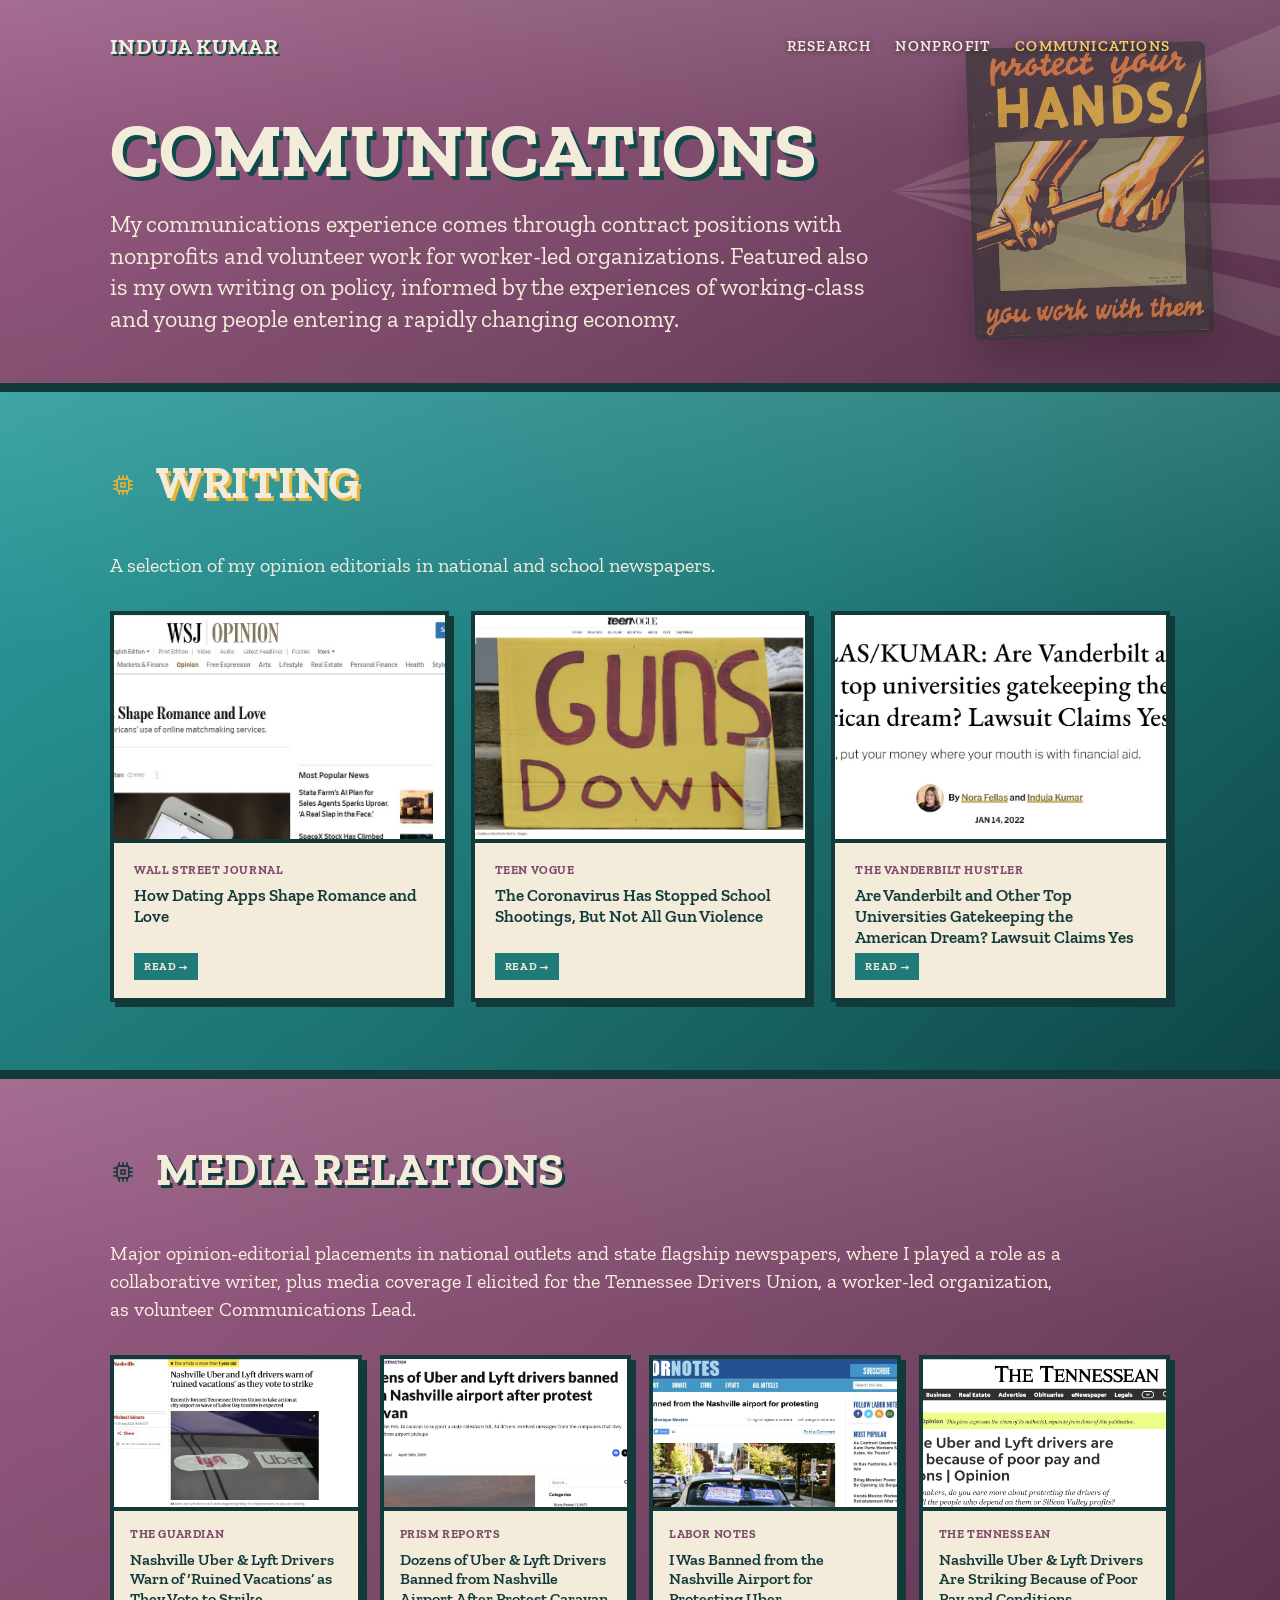
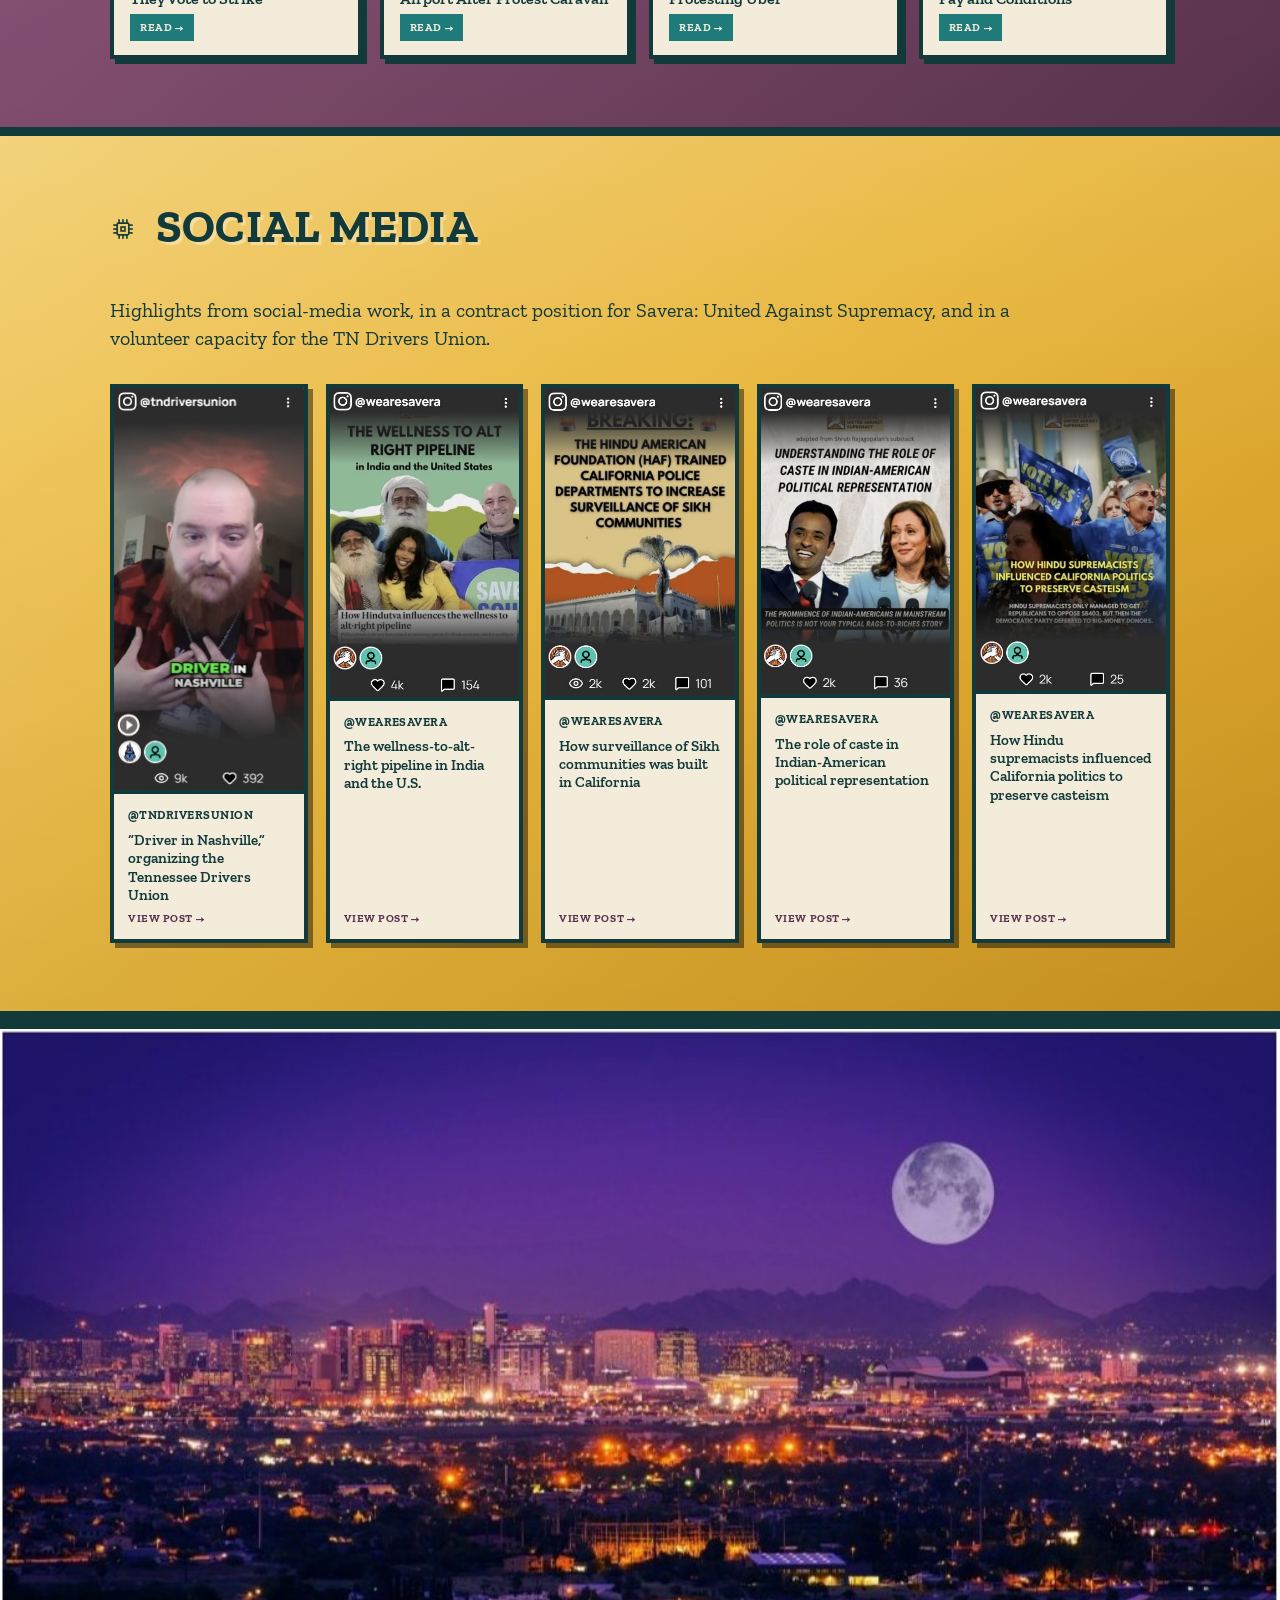
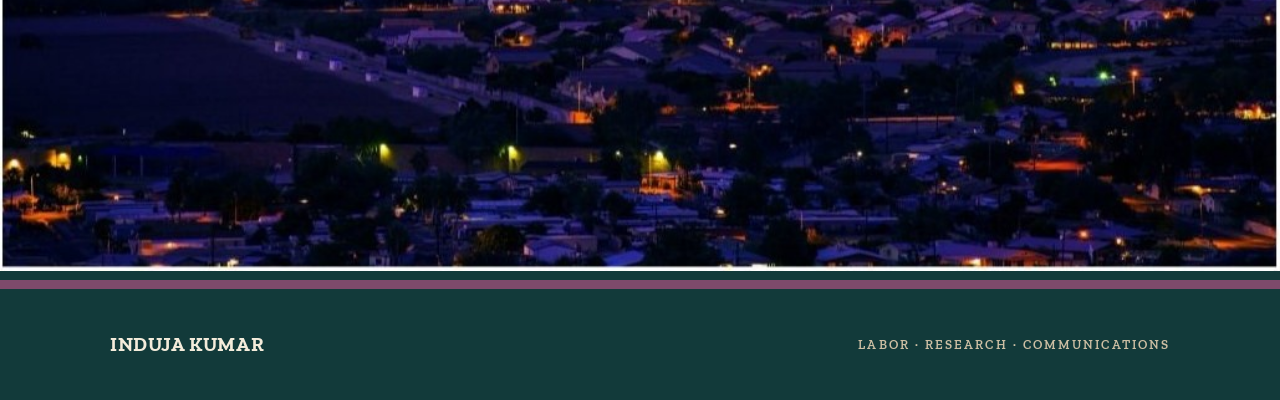
==== commit 54591579: "Scale down Research title shadow on mobile, drop 'political' from communications standfirst" ====
--- a/communications.html
+++ b/communications.html
@@ -25,7 +25,7 @@
       </div>
     </div>
     <h1>Communications</h1>
-    <p class="standfirst">My communications experience comes through contract positions with political nonprofits and volunteer work for worker-led organizations. Featured also is my own writing on policy, informed by the experiences of working-class and young people entering a rapidly changing economy.</p>
+    <p class="standfirst">My communications experience comes through contract positions with nonprofits and volunteer work for worker-led organizations. Featured also is my own writing on policy, informed by the experiences of working-class and young people entering a rapidly changing economy.</p>
     <div class="subhead-popout" aria-hidden="true"><img src="assets/wpa_hands.jpg" alt="WPA Protect Your Hands poster"></div>
   </div>
 </header>
--- a/style.css
+++ b/style.css
@@ -97,8 +97,8 @@
 .subhead.ochre-head .subnav .home { color: var(--ink); text-shadow: 2px 2px 0 var(--oxide); }
 .subnav .home:hover { color: var(--ochre); }
 .subnav .links { display: flex; gap: 24px; }
-.subnav .links a { font-family: 'Zilla Slab'; font-weight: 600; text-transform: uppercase; letter-spacing: 0.08em; color: var(--bone); font-size: 15px; text-decoration: none; }
-.subhead.ochre-head .subnav .links a { color: var(--ink); }
+.subnav .links a { font-family: 'Zilla Slab'; font-weight: 600; text-transform: uppercase; letter-spacing: 0.08em; color: var(--bone); font-size: 15px; text-decoration: none; text-shadow: 0 1px 5px rgba(0,0,0,0.55); }
+.subhead.ochre-head .subnav .links a { color: var(--ink); text-shadow: 0 1px 4px rgba(255,255,255,0.85); }
 .subnav .links a:hover, .subnav .links a.active { color: var(--ochre); }
 .subhead.ochre-head .subnav .links a:hover, .subhead.ochre-head .subnav .links a.active { color: var(--oxide); }
 .subhead h1 { font-size: 76px; color: var(--bone); margin-bottom: 20px; text-shadow: 4px 4px 0 var(--ochre); }
@@ -151,15 +151,15 @@
 .photoplate img { display: block; width: 100%; }
 .photo-credit { font-family: 'Zilla Slab'; font-weight: 600; text-transform: uppercase; letter-spacing: 0.05em; font-size: 11px; margin-top: 12px; opacity: 0.85; }
 .embeds { display: grid; grid-template-columns: repeat(auto-fill, minmax(235px, 1fr)); gap: 18px; margin-top: 10px; }
-.embed { display: flex; flex-direction: column; text-decoration: none; border: 4px solid var(--ink); background: var(--bone); transition: transform 0.14s, box-shadow 0.14s; }
-.embed:hover { transform: translate(-2px,-2px); box-shadow: 0 12px 28px rgba(0,0,0,0.22); text-decoration: none; }
+.embed { display: flex; flex-direction: column; text-decoration: none; border: 4px solid var(--ink); background: var(--bone); transition: transform 0.14s, box-shadow 0.14s; box-shadow: 5px 5px 0 var(--ink); }
+.embed:hover { transform: translate(-4px,-4px); box-shadow: 9px 9px 0 var(--ink); text-decoration: none; }
 .embed .shot { aspect-ratio: 16/10; background: var(--bone-dim); overflow: hidden; border-bottom: 4px solid var(--ink); position: relative; }
 .embed .shot img { width: 100%; height: 100%; object-fit: cover; display: block; }
 .embed .shot .placeholder { position: absolute; inset: 0; display: flex; align-items: center; justify-content: center; font-family: 'Zilla Slab'; font-weight: 600; text-transform: uppercase; letter-spacing: 0.06em; font-size: 11px; color: var(--ink-soft); text-align: center; padding: 12px; }
 .embed .cap { padding: 14px 16px; display: flex; flex-direction: column; gap: 6px; flex: 1; background: var(--bone); }
 .embed .outlet { font-family: 'Zilla Slab'; font-weight: 700; text-transform: uppercase; letter-spacing: 0.05em; font-size: 12px; color: var(--oxide); }
 .embed .etitle { font-family: 'Zilla Slab'; font-weight: 600; font-size: 16px; line-height: 1.22; color: var(--ink); }
-.embed .go { font-family: 'Zilla Slab'; font-weight: 700; text-transform: uppercase; letter-spacing: 0.06em; font-size: 12px; color: var(--teal); margin-top: auto; }
+.embed .go { font-family: 'Zilla Slab'; font-weight: 700; text-transform: uppercase; letter-spacing: 0.06em; font-size: 11px; color: var(--bone); background: var(--teal); padding: 5px 10px; margin-top: auto; align-self: flex-start; }
 a.docframe { display: block; text-decoration: none; border-radius: 8px; overflow: hidden; box-shadow: 0 14px 34px rgba(0,0,0,0.25); transition: transform 0.14s, box-shadow 0.14s; max-width: 520px; }
 a.docframe:hover { transform: translate(-2px,-2px); box-shadow: 0 18px 40px rgba(15,74,74,0.35); }
 a.docframe img { display: block; width: 100%; }
@@ -167,8 +167,8 @@
 a.docframe .docbar .t { font-family: 'Zilla Slab'; font-weight: 700; text-transform: uppercase; letter-spacing: 0.04em; font-size: 13px; }
 a.docframe .docbar .t2 { font-family: 'Zilla Slab'; font-weight: 700; text-transform: uppercase; font-size: 12px; color: var(--ochre); }
 .social-cards { display: grid; grid-template-columns: repeat(auto-fill, minmax(190px, 1fr)); gap: 18px; margin-top: 10px; }
-.scard { display: flex; flex-direction: column; text-decoration: none; border: 4px solid var(--ink); background: var(--ink); transition: transform 0.14s, box-shadow 0.14s; }
-.scard:hover { transform: translate(-2px,-2px); box-shadow: 0 12px 28px rgba(0,0,0,0.28); text-decoration: none; }
+.scard { display: flex; flex-direction: column; text-decoration: none; border: 4px solid var(--ink); background: var(--ink); transition: transform 0.14s, box-shadow 0.14s; box-shadow: 5px 5px 0 rgba(0,0,0,0.45); }
+.scard:hover { transform: translate(-4px,-4px); box-shadow: 9px 9px 0 rgba(0,0,0,0.45); text-decoration: none; }
 .scard .shot { overflow: hidden; border-bottom: 4px solid var(--ink); background: #000; }
 .scard .shot img { width: 100%; display: block; }
 .scard .cap { padding: 12px 14px; background: var(--bone); flex: 1; display: flex; flex-direction: column; gap: 6px; }
@@ -189,8 +189,8 @@
   .figwrap img { max-height: 50vh; }
   .area-grid { grid-template-columns: 1fr; gap: 12px; }
   .area-num { display: none; }
-  .area-title { font-size: 52px; }
-  .subhead h1 { font-size: 46px; }
+  .area-title { font-size: clamp(24px, 7vw, 52px); }
+  .subhead h1 { font-size: clamp(22px, 7vw, 46px); }
   .dept-head h2 { font-size: 32px; }
   .proj { grid-template-columns: 1fr; gap: 12px; }
   .subnav { flex-direction: column; align-items: flex-start; gap: 16px; }
@@ -285,8 +285,8 @@
 .popout-cap { font-family: 'Zilla Slab'; font-weight: 600; text-transform: uppercase; letter-spacing: 0.05em; font-size: 11px; margin-top: 12px; opacity: 0.85; }
 
 /* full-bleed photo strip (bottom of a page) */
-.fullbleed-strip { width: 100%; border-top: 9px solid var(--ink); border-bottom: 9px solid var(--ink); overflow: hidden; max-height: 360px; }
-.fullbleed-strip img { width: 100%; display: block; object-fit: cover; }
+.fullbleed-strip { width: 100%; border-top: 9px solid var(--ink); border-bottom: 9px solid var(--ink); }
+.fullbleed-strip img { width: 100%; display: block; }
 
 /* side-margin photo (alternating layout) */
 .with-sidephoto { display: grid; grid-template-columns: 1fr 300px; gap: 44px; align-items: start; }
@@ -368,7 +368,7 @@
 .subhead-popout {
   position: absolute; top: 50%; right: 0; transform: translateY(-50%) rotate(-2deg);
   width: 240px; border-radius: 8px; overflow: hidden;
-  box-shadow: 0 18px 44px rgba(0,0,0,0.30); z-index: 1;
+  box-shadow: 0 18px 44px rgba(0,0,0,0.30); z-index: 1; opacity: 0.65;
 }
 .subhead-popout img { display: block; width: 100%; }
 .subhead-inner > .subnav, .subhead-inner > h1, .subhead-inner > .standfirst { position: relative; z-index: 2; }
@@ -442,3 +442,10 @@
 .embeds.writing-full .embed .etitle { font-size: 17px; }
 .embeds.writing-full .embed .cap { padding: 18px 20px; }
 @media (max-width: 860px) { .embeds.writing-full { grid-template-columns: 1fr; } }
+
+/* hide decorative band popouts that overlap content on narrow screens */
+@media (max-width: 880px) {
+  .popout-chip,
+  .popout-poster { display: none; }
+  .areaband.teal .area-title { text-shadow: 2px 2px 0 var(--ochre); }
+}
